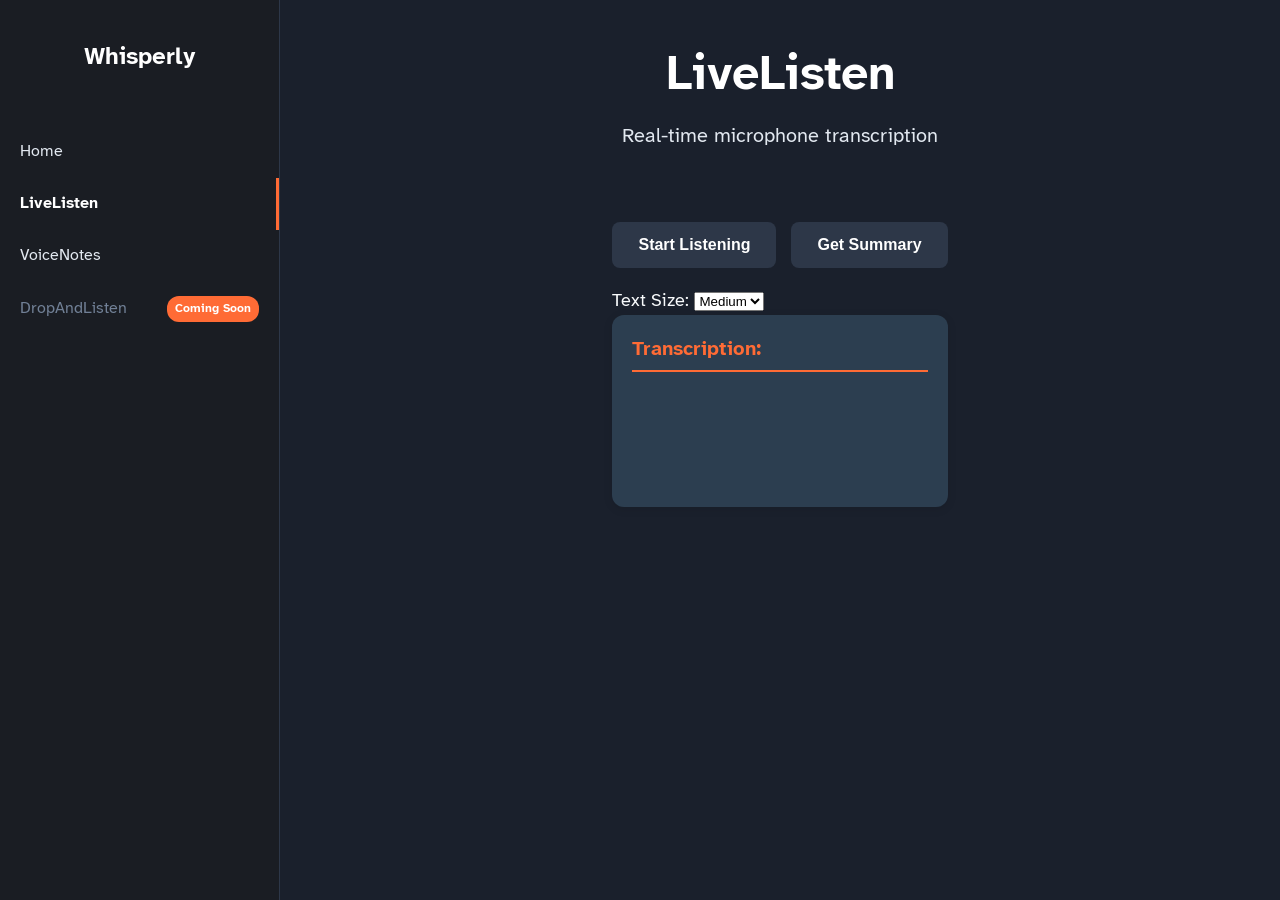
==== public/external/external.html @ 1d4d3b9a "refactor(ui): cleanup ui, refactor layout, and update global typography" ====
<!DOCTYPE html>
<html lang="en">
  <head>
    <meta charset="utf-8">
    <meta name="viewport" content="width=device-width, initial-scale=1">
    <title>Whisperly - LiveListen</title>
    <meta name="description" content="Real-time microphone transcription with AI">
    <link rel="stylesheet" href="../index.css" />
  </head>
  <body>
    <nav class="sidenav" role="navigation" aria-label="Main navigation">
      <div class="nav-header">
      <a href="../index/index.html">
        <h2 class="nav-title">Whisperly</h2>
      </a>
    </div>
      <ul class="nav-links">
        <li><a href="../index/index.html" aria-label="Go to home page">
          <span class="label">Home</span>
        </a></li>
        <li><a href="external.html" class="active" aria-label="LiveListen microphone transcription (current page)">
          <span class="label">LiveListen</span>
        </a></li>
        <li><a href="../internal/internal.html" aria-label="Go to VoiceNotes browser audio transcription">
          <span class="label">VoiceNotes</span>
        </a></li>
        <li class="coming-soon">
          <span class="label">DropAndListen</span>
          <span class="badge">Coming Soon</span>
        </li>
      </ul>
    </nav>
    
    <main class="main" role="main">
      <header class="page-header">
        <h1 class="page-title">LiveListen</h1>
        <p class="page-description">Real-time microphone transcription</p>
      </header>
      
      <section class="controls" aria-labelledby="controls-heading">
        <h2 id="controls-heading" class="sr-only">Recording Controls</h2>
        <div class="control-buttons">
          <button id="startBtn" aria-label="Start microphone recording">Start Listening</button>
          <button id="stopBtn" style="display: none" aria-label="Stop microphone recording">Stop Listening</button>
          <button id="summaryBtn" aria-label="Generate summary of transcription">Get Summary</button>
        </div>
        
        <div class="font-control">
          <label for="fontSize">Text Size:</label>
          <select id="fontSize" aria-label="Choose text size for captions">
            <option value="16px">Small</option>
            <option value="22px" selected>Medium</option>
            <option value="28px">Large</option>
          </select>
        </div>
      </section>
      
      <section class="output" aria-labelledby="output-heading">
        <h2 id="output-heading" class="sr-only">Transcription Output</h2>
        <div class="captions" aria-live="polite" aria-label="Live transcription">
          <h3>Transcription:</h3>
          <div id="captions-text"></div>
        </div>
        <div class="summary" aria-live="polite" aria-label="Generated summary">
          <h3>Summary:</h3>
          <div id="summary-text"></div>
        </div>
      </section>
    </main>
    
    <script src="external.js"></script>
  </body>
</html>
---- public/index.css ----
/* ===== CSS RESET & BASE STYLES ===== */

*,
*::before,
*::after {
    box-sizing: border-box;
    margin: 0;
    padding: 0;
}

html {
    font-size: 62.5%;
    -webkit-font-smoothing: antialiased;
    -moz-osx-font-smoothing: grayscale;
}

::selection {
    background-color: #ff6b35;
    color: #ffffff;
}

::-moz-selection {
    background-color: #ff6b35;
    color: #ffffff;
}

body {
    margin: 0;
    padding: 0;
    background-color: #1a202c;
    font-family: 'Atkinson Hyperlegible Next', sans-serif;
    font-size: 18px;
    font-weight: 400;
    font-style: normal;
    line-height: 1.5;
    color: #f8fafc;
    display: grid;
    grid-template-columns: 28rem 1fr;
    height: 100vh;
    overflow: hidden;
}

/* ===== FONT FACE ===== */

@font-face {
    font-family: "Atkinson Hyperlegible Next";
    src: url("fonts/atkinson-hyperlegible/AtkinsonHyperlegibleNext-Regular.woff2") format("woff2");
    font-weight: 400;
    font-style: normal;
}

@font-face {
    font-family: "Atkinson Hyperlegible Next";
    src: url("fonts/atkinson-hyperlegible/AtkinsonHyperlegibleNext-RegularItalic.woff2") format("woff2");
    font-weight: 400;
    font-style: italic;
}

@font-face {
    font-family: "Atkinson Hyperlegible Next";
    src: url("fonts/atkinson-hyperlegible/AtkinsonHyperlegibleNext-Bold.woff2") format("woff2");
    font-weight: 700;
    font-style: normal;
}

@font-face {
    font-family: "Atkinson Hyperlegible Next";
    src: url("fonts/atkinson-hyperlegible/AtkinsonHyperlegibleNext-BoldItalic.woff2") format("woff2");
    font-weight: 700;
    font-style: italic;
}

/* ===== UTILITY CLASSES ===== */

.sr-only {
    position: absolute;
    width: 1px;
    height: 1px;
    padding: 0;
    margin: -1px;
    overflow: hidden;
    clip: rect(0, 0, 0, 0);
    white-space: nowrap;
    border: 0;
}

/* ===== SIDENAV / NAVIGATION ===== */

.sidenav {
    width: 100%;
    height: 100%;
    background-color: #1a1d23;
    overflow-x: hidden;
    overflow-y: auto;
    border-right: 1px solid #2d3748;
}

.nav-header {
    padding: 4rem 2rem 3rem;
    text-align: center;
}

.nav-header a {
    text-decoration: none;
    color: inherit;
}

.nav-title {
    color: #ffffff;
    font-size: 24px;
    margin: 0;
    font-weight: 700;
}

.nav-links {
    list-style: none;
    padding: 0;
    margin: 2rem 0;
}

.nav-links a {
    display: flex;
    align-items: center;
    padding: 1.4rem 2rem;
    color: #e2e8f0;
    text-decoration: none;
    margin: 0;
    transition: color 0.2s ease, background-color 0.2s ease;
    min-height: 4.4rem;
}

.nav-links a:hover {
    color: #ffffff;
    background-color: rgba(255, 255, 255, 0.1);
}

.nav-links a:focus-visible {
    color: #ffffff;
    background-color: rgba(255, 107, 53, 0.2);
    outline: 2px solid #ff6b35;
    outline-offset: -2px;
}

.nav-links a.active {
    color: #ffffff;
    font-weight: 600;
    border-right: 3px solid #ff6b35;
}

.nav-links a.active:hover {
    color: #f7fafc;
}

/* .icon {
    font-size: 18px;
    margin-right: 1.2rem;
} */

.label {
    font-size: 16px;
}

.coming-soon {
    display: flex;
    align-items: center;
    padding: 1.4rem 2rem;
    color: #718096;
    position: relative;
    min-height: 4.4rem;
    flex-direction: row;
    justify-content: space-between;
    cursor: not-allowed;
}

.badge {
    background-color: #ff6b35;
    color: white;
    font-size: 12px;
    padding: 0.4rem 0.8rem;
    border-radius: 12px;
    font-weight: bold;
}

/* ===== MAIN CONTENT AREA ===== */

.main {
    font-size: 18px;
    padding: 2rem 4rem;
    max-width: 120rem;
    margin: 0 auto;
    min-height: 100vh;
    scroll-margin-top: 2rem;
    overflow-y: scroll;
}

/* ===== TYPOGRAPHY ===== */

h1, h2, h3, h4, h5, h6 {
    color: #f8fafc;
    font-weight: normal;
}

p, li, ul, ol {
    color: #f8fafc;
}

.bigtext {
    font-size: 64px;
}

/* .midtext {
    font-size: 32px;
} */

/* ===== BUTTONS ===== */

button {
    font-size: 18px;
    margin-top: 2rem;
    padding: 1.2rem 2.4rem;
    background-color: #2d3748;
    color: #ffffff;
    border: 2px solid transparent;
    cursor: pointer;
    border-radius: 6px;
    font-weight: 600;
    transition: background-color 0.2s ease, border-color 0.2s ease, transform 0.1s ease;
    min-height: 4.4rem;
    min-width: 4.4rem;
}

button:hover {
    background-color: #4a5568;
    border-color: #ff6b35;
}

button:focus-visible {
    background-color: #4a5568;
    border-color: #ff6b35;
    outline: 3px solid #ff6b35;
    outline-offset: 2px;
}

button:active {
    transform: scale(0.98);
}

button:disabled {
    background-color: #4a5568;
    color: #a0aec0;
    cursor: not-allowed;
    opacity: 0.6;
}



.page-header {
    text-align: center;
    margin-bottom: 4rem;
    padding: 2rem 0;
}

.page-title {
    font-size: 48px;
    margin-bottom: 1rem;
    color: #ffffff;
    font-weight: 800;
}

.page-description {
    font-size: 20px;
    color: #e2e8f0;
    margin-bottom: 1rem;
}

.instructions {
    font-size: 16px;
    color: #f7fafc;
    margin: 0;
    padding: 1.5rem;
    background: #2d3748;
    border-radius: 8px;
    border-left: 4px solid #ff6b35;
}

.control-buttons {
    display: flex;
    gap: 1.5rem;
    margin-bottom: 2rem;
    flex-wrap: wrap;
    justify-content: center;
}

.control-buttons button {
    padding: 1.2rem 2.4rem;
    font-size: 16px;
    border-radius: 8px;
    transition: all 0.3s ease;
    margin-top: 0;
}

.control-buttons button:hover {
    transform: translateY(-2px);
    box-shadow: 0 4px 12px rgba(0, 0, 0, 0.2);
}

/* ===== OUTPUT SECTION ===== */

.output {
    display: flex;
    flex-direction: column;
    gap: 2rem;
}

.captions,
.summary {
    background-color: #2c3e50;
    color: #ecf0f1;
    border-radius: 12px;
    padding: 2rem;
    min-height: 15rem;
    box-shadow: 0 2px 10px rgba(0, 0, 0, 0.1);
}

.captions h3,
.summary h3 {
    color: #ff6b35;
    margin-bottom: 1.5rem;
    font-size: 20px;
    border-bottom: 2px solid #ff6b35;
    padding-bottom: 0.5rem;
    font-weight: 700;
}

#captions-text,
#summary-text {
    font-size: 18px;
    line-height: 1.6;
    min-height: 10rem;
    color: #f1f5f9;
}

.summary {
    display: none;
}

.summary.show {
    display: block !important;
}

/* ===== MESSAGES ===== */

.error-message {
    background-color: #e53e3e;
    color: white;
    padding: 1.5rem;
    border-radius: 8px;
    margin-top: 1.5rem;
    text-align: center;
}

.success-message {
    background-color: #38a169;
    color: white;
    padding: 1.5rem;
    border-radius: 8px;
    margin-top: 1.5rem;
    text-align: center;
}

/* ===== RESPONSIVE DESIGN ===== */

@media (max-width: 768px) {
    body {
        grid-template-columns: 1fr;
    }

    .sidenav {
        display: none;
    }
    
    .main {
        padding: 2rem;
    }
    

    
    .page-title {
        font-size: 36px;
    }
    
    .page-description {
        font-size: 18px;
    }
    
    .control-buttons {
        justify-content: center;
        flex-direction: column;
        align-items: stretch;
    }
    
    .control-buttons button {
        width: 100%;
        max-width: 100%;
    }
    
    .output {
        gap: 1.5rem;
    }
    
    .captions,
    .summary {
        padding: 1.5rem;
        min-height: 12rem;
    }
}

/* ===== ACCESSIBILITY ===== */

@media (prefers-reduced-motion: reduce) {
    *,
    *::before,
    *::after {
        animation-duration: 0.01ms !important;
        animation-iteration-count: 1 !important;
        transition-duration: 0.01ms !important;
        scroll-behavior: auto !important;
    }
    
    .control-buttons button:hover {
        transform: none;
    }
}
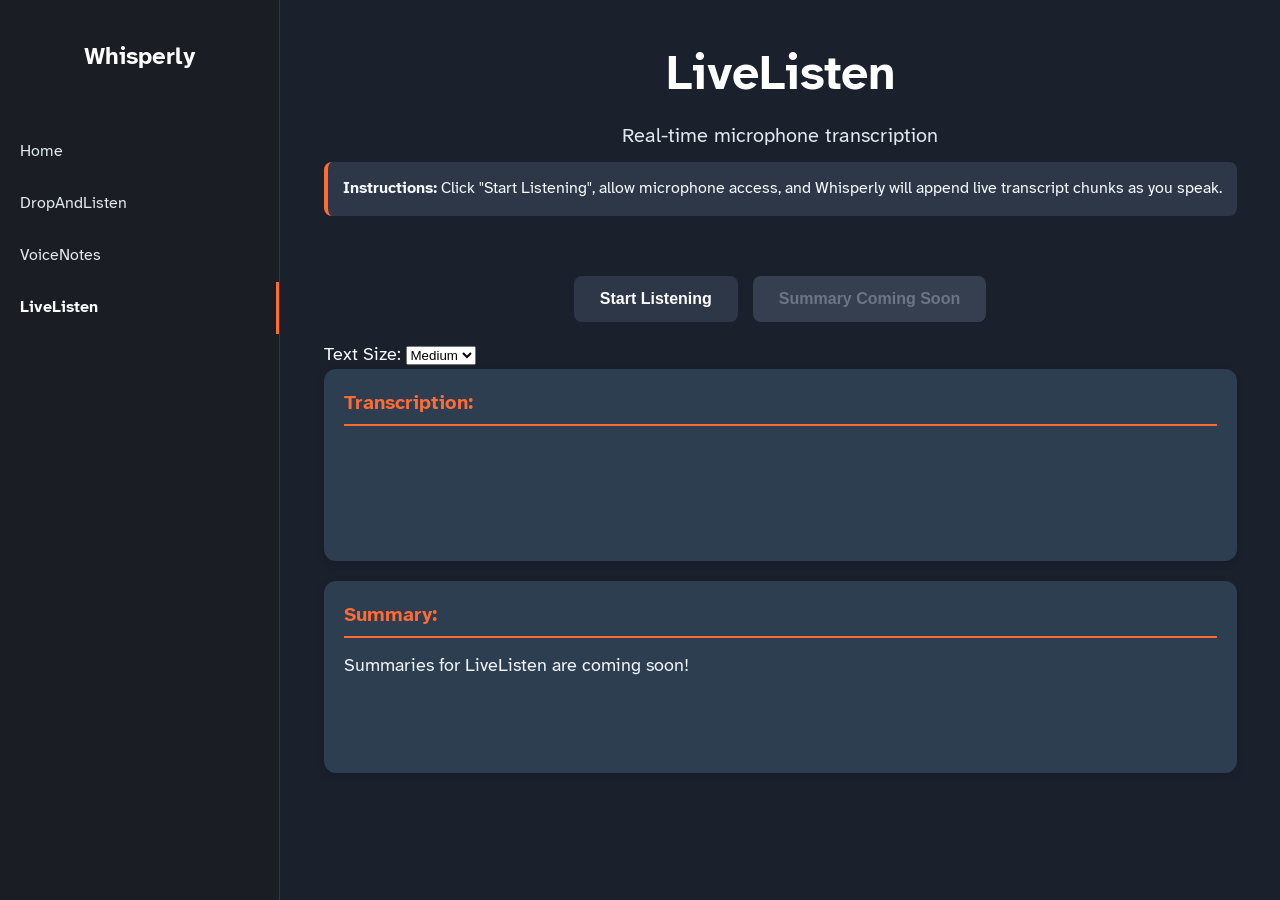
==== commit 7d176cea: "Merge pull request #1 from antiqstav/livelisten1 feat(livelisten): implement livelisten (summary not" ====
--- a/public/external/external.html
+++ b/public/external/external.html
@@ -18,16 +18,15 @@
         <li><a href="../index/index.html" aria-label="Go to home page">
           <span class="label">Home</span>
         </a></li>
-        <li><a href="external.html" class="active" aria-label="LiveListen microphone transcription (current page)">
-          <span class="label">LiveListen</span>
+        <li><a href="../upload/upload.html" aria-label="Go to DropAndListen file audio transcription">
+          <span class="label">DropAndListen</span>
         </a></li>
         <li><a href="../internal/internal.html" aria-label="Go to VoiceNotes browser audio transcription">
           <span class="label">VoiceNotes</span>
         </a></li>
-        <li class="coming-soon">
-          <span class="label">DropAndListen</span>
-          <span class="badge">Coming Soon</span>
-        </li>
+        <li><a href="../external/" class="active" aria-label="LiveListen microphone transcription (current page)">
+          <span class="label">LiveListen</span>
+        </a></li>
       </ul>
     </nav>
     
@@ -35,6 +34,7 @@
       <header class="page-header">
         <h1 class="page-title">LiveListen</h1>
         <p class="page-description">Real-time microphone transcription</p>
+        <p class="instructions"><strong>Instructions:</strong> Click "Start Listening", allow microphone access, and Whisperly will append live transcript chunks as you speak.</p>
       </header>
       
       <section class="controls" aria-labelledby="controls-heading">
@@ -42,8 +42,10 @@
         <div class="control-buttons">
           <button id="startBtn" aria-label="Start microphone recording">Start Listening</button>
           <button id="stopBtn" style="display: none" aria-label="Stop microphone recording">Stop Listening</button>
-          <button id="summaryBtn" aria-label="Generate summary of transcription">Get Summary</button>
+          <button id="summaryBtn" aria-label="Generate summary of transcription" disabled>Summary Coming Soon</button>
         </div>
+
+        <div id="statusMessage" class="error-message" role="status" aria-live="polite" hidden></div>
         
         <div class="font-control">
           <label for="fontSize">Text Size:</label>
@@ -61,9 +63,9 @@
           <h3>Transcription:</h3>
           <div id="captions-text"></div>
         </div>
-        <div class="summary" aria-live="polite" aria-label="Generated summary">
+        <div class="summary show" aria-live="polite" aria-label="Generated summary">
           <h3>Summary:</h3>
-          <div id="summary-text"></div>
+          <div id="summary-text">Summaries for LiveListen are coming soon!</div>
         </div>
       </section>
     </main>
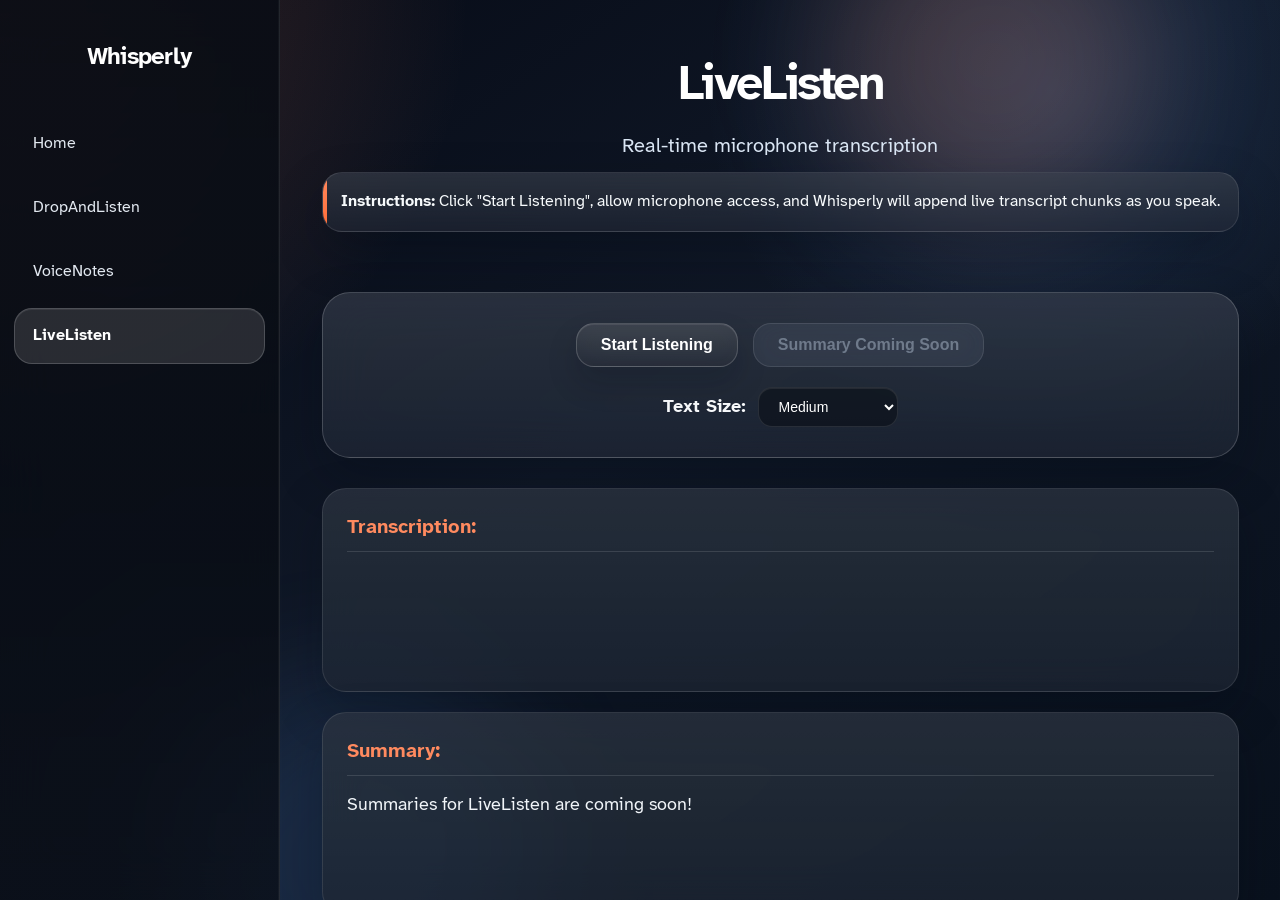
==== commit 321ce90e: "chore: internal+external clear cache after finalizing transcription+ move shared chunked transcripti" ====
--- a/public/external/external.html
+++ b/public/external/external.html
@@ -70,6 +70,8 @@
       </section>
     </main>
     
+    <script src="../util.js"></script>
+    <script src="../live-transcription.js"></script>
     <script src="external.js"></script>
   </body>
 </html>
--- a/public/index.css
+++ b/public/index.css
@@ -1,4 +1,24 @@
 /* ===== CSS RESET & BASE STYLES ===== */
+
+:root {
+    --accent: #ff6b35;
+    --accent-strong: #ff8a5f;
+    --text-primary: #f8fafc;
+    --text-secondary: #dbe7f5;
+    --text-muted: #a8b4c8;
+    --border-soft: rgba(255, 255, 255, 0.1);
+    --border-strong: rgba(255, 255, 255, 0.18);
+    --glass-nav: rgba(10, 14, 22, 0.76);
+    --glass-panel: rgba(20, 29, 43, 0.58);
+    --glass-panel-strong: rgba(20, 29, 43, 0.74);
+    --glass-panel-light: rgba(255, 255, 255, 0.1);
+    --surface-shadow: 0 20px 48px rgba(5, 10, 22, 0.28);
+    --surface-shadow-hover: 0 26px 56px rgba(5, 10, 22, 0.36);
+    --radius-panel: 2.8rem;
+    --radius-card: 2.4rem;
+    --radius-control: 1.6rem;
+    --blur-amount: 24px;
+}
 
 *,
 *::before,
@@ -15,29 +35,60 @@
 }
 
 ::selection {
-    background-color: #ff6b35;
+    background-color: var(--accent);
     color: #ffffff;
 }
 
 ::-moz-selection {
-    background-color: #ff6b35;
+    background-color: var(--accent);
     color: #ffffff;
 }
 
 body {
     margin: 0;
     padding: 0;
-    background-color: #1a202c;
-    font-family: 'Atkinson Hyperlegible Next', sans-serif;
+    background:
+        radial-gradient(circle at top left, rgba(255, 142, 102, 0.22), transparent 30%),
+        radial-gradient(circle at 82% 10%, rgba(95, 165, 255, 0.18), transparent 26%),
+        linear-gradient(145deg, #050914 0%, #101827 48%, #09111d 100%);
+    font-family: "Atkinson Hyperlegible Next", sans-serif;
     font-size: 18px;
     font-weight: 400;
     font-style: normal;
     line-height: 1.5;
-    color: #f8fafc;
+    color: var(--text-primary);
     display: grid;
     grid-template-columns: 28rem 1fr;
     height: 100vh;
     overflow: hidden;
+    position: relative;
+    isolation: isolate;
+}
+
+body::before,
+body::after {
+    content: "";
+    position: fixed;
+    border-radius: 999px;
+    filter: blur(60px);
+    pointer-events: none;
+    z-index: -1;
+}
+
+body::before {
+    width: 32rem;
+    height: 32rem;
+    top: -10rem;
+    right: 10%;
+    background: rgba(255, 148, 111, 0.18);
+}
+
+body::after {
+    width: 36rem;
+    height: 36rem;
+    bottom: -14rem;
+    left: 14%;
+    background: rgba(95, 165, 255, 0.14);
 }
 
 /* ===== FONT FACE ===== */
@@ -89,14 +140,17 @@
 .sidenav {
     width: 100%;
     height: 100%;
-    background-color: #1a1d23;
+    background: linear-gradient(180deg, rgba(9, 13, 21, 0.9) 0%, var(--glass-nav) 100%);
     overflow-x: hidden;
     overflow-y: auto;
-    border-right: 1px solid #2d3748;
+    border-right: 1px solid var(--border-soft);
+    backdrop-filter: blur(var(--blur-amount));
+    -webkit-backdrop-filter: blur(var(--blur-amount));
+    box-shadow: inset -1px 0 0 rgba(255, 255, 255, 0.03);
 }
 
 .nav-header {
-    padding: 4rem 2rem 3rem;
+    padding: 4rem 2.2rem 2.8rem;
     text-align: center;
 }
 
@@ -110,51 +164,54 @@
     font-size: 24px;
     margin: 0;
     font-weight: 700;
+    letter-spacing: -0.03em;
 }
 
 .nav-links {
     list-style: none;
-    padding: 0;
-    margin: 2rem 0;
+    padding: 0 1.4rem;
+    margin: 1.2rem 0;
 }
 
 .nav-links a {
     display: flex;
     align-items: center;
-    padding: 1.4rem 2rem;
+    padding: 1.5rem 1.8rem;
     color: #e2e8f0;
     text-decoration: none;
-    margin: 0;
-    transition: color 0.2s ease, background-color 0.2s ease;
+    margin: 0 0 0.8rem;
+    transition: color 0.2s ease, background-color 0.2s ease, border-color 0.2s ease, box-shadow 0.2s ease;
     min-height: 4.4rem;
+    border-radius: 1.8rem;
+    border: 1px solid transparent;
 }
 
 .nav-links a:hover {
     color: #ffffff;
-    background-color: rgba(255, 255, 255, 0.1);
+    background-color: rgba(255, 255, 255, 0.08);
+    border-color: rgba(255, 255, 255, 0.08);
+    box-shadow: inset 0 1px 0 rgba(255, 255, 255, 0.05);
 }
 
 .nav-links a:focus-visible {
     color: #ffffff;
-    background-color: rgba(255, 107, 53, 0.2);
-    outline: 2px solid #ff6b35;
-    outline-offset: -2px;
+    background-color: rgba(255, 107, 53, 0.16);
+    outline: 2px solid var(--accent);
+    outline-offset: 2px;
+    border-color: rgba(255, 138, 95, 0.3);
 }
 
 .nav-links a.active {
     color: #ffffff;
     font-weight: 600;
-    border-right: 3px solid #ff6b35;
+    background: rgba(255, 255, 255, 0.12);
+    border-color: var(--border-strong);
+    box-shadow: inset 0 1px 0 rgba(255, 255, 255, 0.08);
 }
 
 .nav-links a.active:hover {
     color: #f7fafc;
 }
-
-/* .icon {
-    font-size: 18px;
-    margin-right: 1.2rem;
-} */
 
 .label {
     font-size: 16px;
@@ -163,54 +220,108 @@
 .coming-soon {
     display: flex;
     align-items: center;
-    padding: 1.4rem 2rem;
+    padding: 1.5rem 1.8rem;
     color: #718096;
     position: relative;
     min-height: 4.4rem;
     flex-direction: row;
     justify-content: space-between;
     cursor: not-allowed;
+    margin: 0 0 0.8rem;
+    border-radius: 1.8rem;
+    border: 1px solid rgba(255, 255, 255, 0.04);
+    background: rgba(255, 255, 255, 0.03);
 }
 
 .badge {
-    background-color: #ff6b35;
+    background: linear-gradient(135deg, var(--accent-strong), var(--accent));
     color: white;
     font-size: 12px;
-    padding: 0.4rem 0.8rem;
-    border-radius: 12px;
-    font-weight: bold;
+    padding: 0.5rem 1rem;
+    border-radius: 999px;
+    font-weight: 700;
+    box-shadow: 0 10px 22px rgba(255, 107, 53, 0.2);
 }
 
 /* ===== MAIN CONTENT AREA ===== */
 
 .main {
     font-size: 18px;
-    padding: 2rem 4rem;
-    max-width: 120rem;
+    padding: 3rem 4rem 4rem;
+    max-width: 124rem;
     margin: 0 auto;
     min-height: 100vh;
     scroll-margin-top: 2rem;
-    overflow-y: scroll;
+    overflow-y: auto;
 }
 
 /* ===== TYPOGRAPHY ===== */
 
-h1, h2, h3, h4, h5, h6 {
-    color: #f8fafc;
+h1,
+h2,
+h3,
+h4,
+h5,
+h6 {
+    color: var(--text-primary);
     font-weight: normal;
 }
 
-p, li, ul, ol {
-    color: #f8fafc;
+p,
+li,
+ul,
+ol {
+    color: var(--text-primary);
 }
 
 .bigtext {
     font-size: 64px;
-}
-
-/* .midtext {
-    font-size: 32px;
-} */
+    letter-spacing: -0.06em;
+}
+
+.page-header {
+    text-align: center;
+    margin: 0 auto 4rem;
+    padding: 2rem 0;
+    max-width: 92rem;
+}
+
+.page-title {
+    font-size: 48px;
+    margin-bottom: 1rem;
+    color: #ffffff;
+    font-weight: 800;
+    letter-spacing: -0.05em;
+}
+
+.page-description {
+    font-size: 20px;
+    color: var(--text-secondary);
+    margin-bottom: 1rem;
+}
+
+.instructions {
+    font-size: 16px;
+    color: #f7fafc;
+    margin: 0;
+    padding: 1.7rem 1.8rem;
+    background: linear-gradient(180deg, rgba(255, 255, 255, 0.1), rgba(255, 255, 255, 0.04)), rgba(20, 29, 43, 0.55);
+    border-radius: 2rem;
+    border: 1px solid var(--border-soft);
+    box-shadow: var(--surface-shadow);
+    backdrop-filter: blur(calc(var(--blur-amount) - 4px));
+    -webkit-backdrop-filter: blur(calc(var(--blur-amount) - 4px));
+    position: relative;
+    overflow: hidden;
+}
+
+.instructions::before {
+    content: "";
+    position: absolute;
+    inset: 0 auto 0 0;
+    width: 4px;
+    background: linear-gradient(180deg, var(--accent-strong), var(--accent));
+}
 
 /* ===== BUTTONS ===== */
 
@@ -218,27 +329,32 @@
     font-size: 18px;
     margin-top: 2rem;
     padding: 1.2rem 2.4rem;
-    background-color: #2d3748;
-    color: #ffffff;
-    border: 2px solid transparent;
+    background: linear-gradient(180deg, rgba(255, 255, 255, 0.14), rgba(255, 255, 255, 0.05)), rgba(16, 22, 34, 0.5);
+    color: #ffffff;
+    border: 1px solid var(--border-strong);
     cursor: pointer;
-    border-radius: 6px;
+    border-radius: 1.8rem;
     font-weight: 600;
-    transition: background-color 0.2s ease, border-color 0.2s ease, transform 0.1s ease;
+    transition: background-color 0.2s ease, border-color 0.2s ease, transform 0.1s ease, box-shadow 0.2s ease;
     min-height: 4.4rem;
     min-width: 4.4rem;
+    backdrop-filter: blur(calc(var(--blur-amount) - 8px));
+    -webkit-backdrop-filter: blur(calc(var(--blur-amount) - 8px));
+    box-shadow: inset 0 1px 0 rgba(255, 255, 255, 0.08), 0 16px 30px rgba(5, 10, 22, 0.18);
 }
 
 button:hover {
-    background-color: #4a5568;
-    border-color: #ff6b35;
+    background: linear-gradient(180deg, rgba(255, 255, 255, 0.18), rgba(255, 107, 53, 0.08)), rgba(16, 22, 34, 0.62);
+    border-color: rgba(255, 138, 95, 0.55);
+    box-shadow: inset 0 1px 0 rgba(255, 255, 255, 0.1), 0 20px 36px rgba(5, 10, 22, 0.24);
+    transform: translateY(-1px);
 }
 
 button:focus-visible {
-    background-color: #4a5568;
-    border-color: #ff6b35;
-    outline: 3px solid #ff6b35;
-    outline-offset: 2px;
+    background: linear-gradient(180deg, rgba(255, 255, 255, 0.18), rgba(255, 107, 53, 0.08)), rgba(16, 22, 34, 0.62);
+    border-color: rgba(255, 138, 95, 0.55);
+    outline: 3px solid rgba(255, 107, 53, 0.45);
+    outline-offset: 3px;
 }
 
 button:active {
@@ -246,41 +362,11 @@
 }
 
 button:disabled {
-    background-color: #4a5568;
+    background: rgba(74, 85, 104, 0.5);
     color: #a0aec0;
     cursor: not-allowed;
     opacity: 0.6;
-}
-
-
-
-.page-header {
-    text-align: center;
-    margin-bottom: 4rem;
-    padding: 2rem 0;
-}
-
-.page-title {
-    font-size: 48px;
-    margin-bottom: 1rem;
-    color: #ffffff;
-    font-weight: 800;
-}
-
-.page-description {
-    font-size: 20px;
-    color: #e2e8f0;
-    margin-bottom: 1rem;
-}
-
-.instructions {
-    font-size: 16px;
-    color: #f7fafc;
-    margin: 0;
-    padding: 1.5rem;
-    background: #2d3748;
-    border-radius: 8px;
-    border-left: 4px solid #ff6b35;
+    box-shadow: none;
 }
 
 .control-buttons {
@@ -294,14 +380,55 @@
 .control-buttons button {
     padding: 1.2rem 2.4rem;
     font-size: 16px;
-    border-radius: 8px;
-    transition: all 0.3s ease;
+    transition: transform 0.2s ease, box-shadow 0.2s ease, border-color 0.2s ease, background-color 0.2s ease;
     margin-top: 0;
 }
 
 .control-buttons button:hover {
     transform: translateY(-2px);
-    box-shadow: 0 4px 12px rgba(0, 0, 0, 0.2);
+}
+
+/* ===== CONTROLS SECTION ===== */
+
+.controls {
+    background: linear-gradient(180deg, rgba(255, 255, 255, 0.1), rgba(255, 255, 255, 0.04)), var(--glass-panel);
+    padding: 3rem;
+    border-radius: var(--radius-panel);
+    margin-bottom: 3rem;
+    border: 1px solid var(--border-strong);
+    box-shadow: var(--surface-shadow);
+    backdrop-filter: blur(var(--blur-amount));
+    -webkit-backdrop-filter: blur(var(--blur-amount));
+}
+
+.font-control {
+    display: flex;
+    align-items: center;
+    justify-content: center;
+    gap: 1.2rem;
+    flex-wrap: wrap;
+}
+
+.font-control label {
+    font-weight: 700;
+    color: var(--text-primary);
+}
+
+.font-control select {
+    padding: 1rem 1.6rem;
+    border-radius: 1.4rem;
+    border: 1px solid var(--border-soft);
+    font-size: 14px;
+    background: rgba(10, 14, 22, 0.58);
+    color: #ffffff;
+    min-width: 14rem;
+    box-shadow: inset 0 1px 0 rgba(255, 255, 255, 0.08);
+}
+
+.font-control select:focus-visible {
+    outline: 3px solid rgba(255, 107, 53, 0.35);
+    outline-offset: 2px;
+    border-color: rgba(255, 138, 95, 0.4);
 }
 
 /* ===== OUTPUT SECTION ===== */
@@ -314,28 +441,32 @@
 
 .captions,
 .summary {
-    background-color: #2c3e50;
+    background: linear-gradient(180deg, rgba(255, 255, 255, 0.08), rgba(255, 255, 255, 0.03)), var(--glass-panel-strong);
     color: #ecf0f1;
-    border-radius: 12px;
-    padding: 2rem;
+    border-radius: var(--radius-card);
+    padding: 2.4rem;
     min-height: 15rem;
-    box-shadow: 0 2px 10px rgba(0, 0, 0, 0.1);
+    border: 1px solid var(--border-soft);
+    box-shadow: var(--surface-shadow);
+    backdrop-filter: blur(calc(var(--blur-amount) - 6px));
+    -webkit-backdrop-filter: blur(calc(var(--blur-amount) - 6px));
 }
 
 .captions h3,
-.summary h3 {
-    color: #ff6b35;
+.summary h3,
+.captions > p:first-child {
+    color: var(--accent-strong);
     margin-bottom: 1.5rem;
     font-size: 20px;
-    border-bottom: 2px solid #ff6b35;
-    padding-bottom: 0.5rem;
+    border-bottom: 1px solid rgba(255, 255, 255, 0.12);
+    padding-bottom: 0.8rem;
     font-weight: 700;
 }
 
 #captions-text,
 #summary-text {
     font-size: 18px;
-    line-height: 1.6;
+    line-height: 1.7;
     min-height: 10rem;
     color: #f1f5f9;
 }
@@ -351,21 +482,23 @@
 /* ===== MESSAGES ===== */
 
 .error-message {
-    background-color: #e53e3e;
+    background: rgba(229, 62, 62, 0.18);
     color: white;
     padding: 1.5rem;
-    border-radius: 8px;
+    border-radius: 1.8rem;
     margin-top: 1.5rem;
     text-align: center;
+    border: 1px solid rgba(254, 202, 202, 0.24);
 }
 
 .success-message {
-    background-color: #38a169;
+    background: rgba(56, 161, 105, 0.18);
     color: white;
     padding: 1.5rem;
-    border-radius: 8px;
+    border-radius: 1.8rem;
     margin-top: 1.5rem;
     text-align: center;
+    border: 1px solid rgba(187, 247, 208, 0.22);
 }
 
 /* ===== RESPONSIVE DESIGN ===== */
@@ -373,44 +506,57 @@
 @media (max-width: 768px) {
     body {
         grid-template-columns: 1fr;
+        height: auto;
+        overflow: auto;
     }
 
     .sidenav {
         display: none;
     }
-    
+
     .main {
         padding: 2rem;
-    }
-    
-
-    
+        min-height: auto;
+    }
+
     .page-title {
         font-size: 36px;
     }
-    
+
     .page-description {
         font-size: 18px;
     }
-    
+
+    .controls {
+        padding: 2.2rem;
+    }
+
     .control-buttons {
         justify-content: center;
         flex-direction: column;
         align-items: stretch;
     }
-    
+
     .control-buttons button {
         width: 100%;
         max-width: 100%;
     }
-    
+
+    .font-control {
+        flex-direction: column;
+    }
+
+    .font-control select {
+        width: 100%;
+    }
+
     .output {
         gap: 1.5rem;
     }
-    
+
     .captions,
     .summary {
-        padding: 1.5rem;
+        padding: 1.8rem;
         min-height: 12rem;
     }
 }
@@ -426,8 +572,9 @@
         transition-duration: 0.01ms !important;
         scroll-behavior: auto !important;
     }
-    
-    .control-buttons button:hover {
+
+    .control-buttons button:hover,
+    button:hover {
         transform: none;
     }
 }
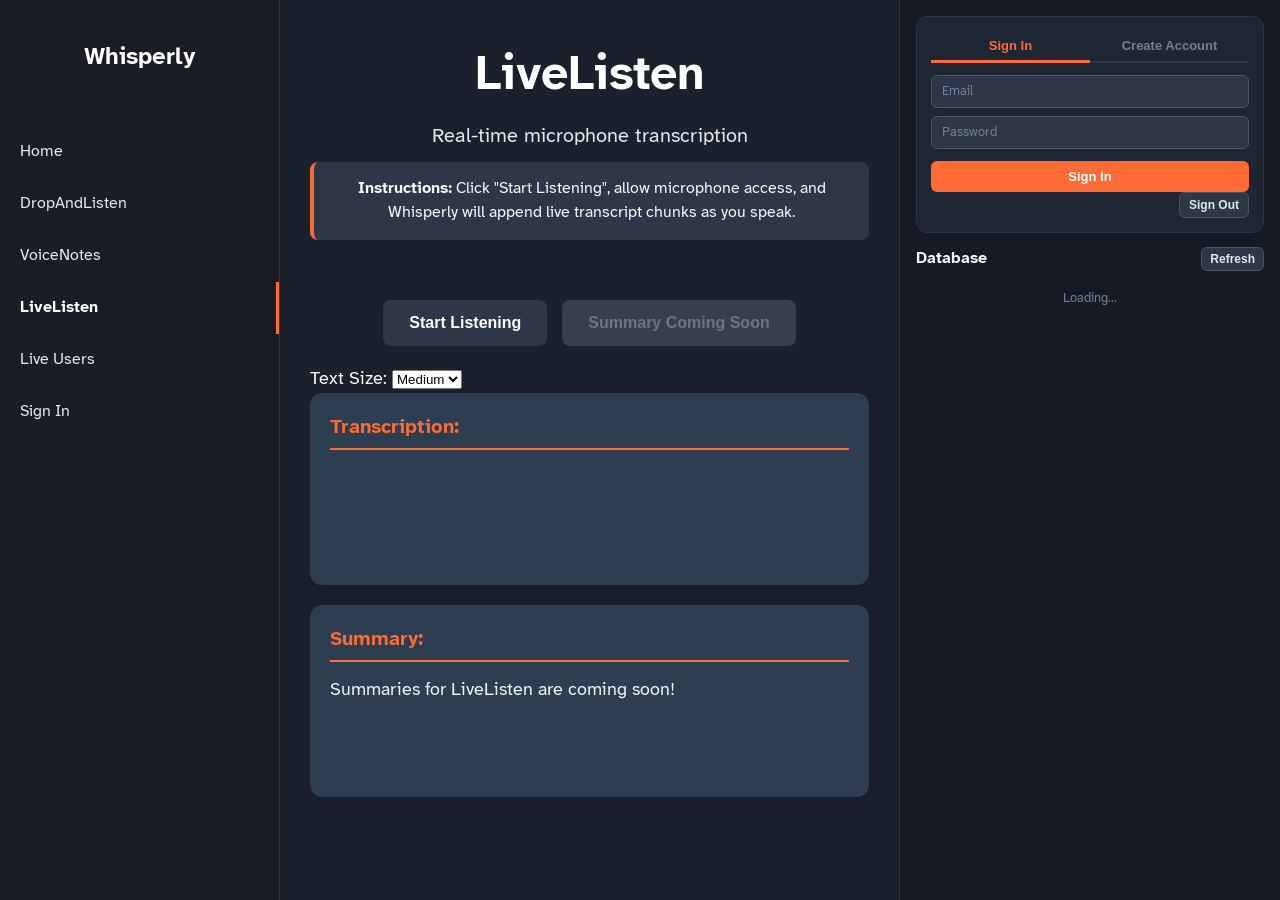
==== commit ca2b0487: "database" ====
--- a/public/external/external.html
+++ b/public/external/external.html
@@ -6,14 +6,15 @@
     <title>Whisperly - LiveListen</title>
     <meta name="description" content="Real-time microphone transcription with AI">
     <link rel="stylesheet" href="../index.css" />
+    <link rel="stylesheet" href="external.css" />
   </head>
   <body>
     <nav class="sidenav" role="navigation" aria-label="Main navigation">
       <div class="nav-header">
-      <a href="../index/index.html">
-        <h2 class="nav-title">Whisperly</h2>
-      </a>
-    </div>
+        <a href="../index/index.html">
+          <h2 class="nav-title">Whisperly</h2>
+        </a>
+      </div>
       <ul class="nav-links">
         <li><a href="../index/index.html" aria-label="Go to home page">
           <span class="label">Home</span>
@@ -27,51 +28,142 @@
         <li><a href="../external/" class="active" aria-label="LiveListen microphone transcription (current page)">
           <span class="label">LiveListen</span>
         </a></li>
+        <li><a href="../liveusers/liveusers.html" aria-label="Go to Live Users recordings">
+          <span class="label">Live Users</span>
+        </a></li>
+        <li><a href="../signin/signin.html" id="nav-signin-link" aria-label="Sign in to your account">
+          <span class="label" id="nav-signin-label">Sign In</span>
+        </a></li>
       </ul>
     </nav>
-    
-    <main class="main" role="main">
-      <header class="page-header">
-        <h1 class="page-title">LiveListen</h1>
-        <p class="page-description">Real-time microphone transcription</p>
-        <p class="instructions"><strong>Instructions:</strong> Click "Start Listening", allow microphone access, and Whisperly will append live transcript chunks as you speak.</p>
-      </header>
-      
-      <section class="controls" aria-labelledby="controls-heading">
-        <h2 id="controls-heading" class="sr-only">Recording Controls</h2>
-        <div class="control-buttons">
-          <button id="startBtn" aria-label="Start microphone recording">Start Listening</button>
-          <button id="stopBtn" style="display: none" aria-label="Stop microphone recording">Stop Listening</button>
-          <button id="summaryBtn" aria-label="Generate summary of transcription" disabled>Summary Coming Soon</button>
+
+    <main class="main main-split" role="main">
+
+      <!-- ===== LEFT: Live Listen ===== -->
+      <div class="split-left" role="region" aria-label="Live transcription">
+        <header class="page-header">
+          <h1 class="page-title">LiveListen</h1>
+          <p class="page-description">Real-time microphone transcription</p>
+          <p class="instructions"><strong>Instructions:</strong> Click "Start Listening", allow microphone access, and Whisperly will append live transcript chunks as you speak.</p>
+        </header>
+
+        <section class="controls" aria-labelledby="controls-heading">
+          <h2 id="controls-heading" class="sr-only">Recording Controls</h2>
+          <div class="control-buttons">
+            <button id="startBtn" aria-label="Start microphone recording">Start Listening</button>
+            <button id="stopBtn" style="display: none" aria-label="Stop microphone recording">Stop Listening</button>
+            <button id="saveBtn" style="display: none" class="save-btn" aria-label="Save this recording to the database">Save Recording</button>
+            <button id="summaryBtn" aria-label="Generate summary of transcription" disabled>Summary Coming Soon</button>
+          </div>
+
+          <div id="statusMessage" class="error-message" role="status" aria-live="polite" hidden></div>
+          <div id="saveMessage" class="save-message" role="status" aria-live="polite" hidden></div>
+
+          <div class="font-control">
+            <label for="fontSize">Text Size:</label>
+            <select id="fontSize" aria-label="Choose text size for captions">
+              <option value="16px">Small</option>
+              <option value="22px" selected>Medium</option>
+              <option value="28px">Large</option>
+            </select>
+          </div>
+        </section>
+
+        <section class="output" aria-labelledby="output-heading">
+          <h2 id="output-heading" class="sr-only">Transcription Output</h2>
+          <div class="captions" aria-live="polite" aria-label="Live transcription">
+            <h3>Transcription:</h3>
+            <div id="captions-text"></div>
+          </div>
+          <div class="summary show" aria-live="polite" aria-label="Generated summary">
+            <h3>Summary:</h3>
+            <div id="summary-text">Summaries for LiveListen are coming soon!</div>
+          </div>
+        </section>
+      </div>
+
+      <!-- ===== RIGHT: Database ===== -->
+      <div class="split-right" role="region" aria-label="Database and account">
+
+        <!-- Auth Widget -->
+        <div class="auth-widget" id="auth-widget">
+          <div id="auth-forms-section">
+            <div class="widget-auth-tabs">
+              <button class="widget-tab-btn active" id="w-signin-tab" aria-label="Show sign in form">Sign In</button>
+              <button class="widget-tab-btn" id="w-register-tab" aria-label="Show create account form">Create Account</button>
+            </div>
+
+            <div id="w-auth-error" class="widget-error" hidden></div>
+
+            <!-- Sign In Form -->
+            <div id="w-signin-panel" class="widget-panel">
+              <form id="w-signin-form" novalidate>
+                <div class="w-form-group">
+                  <input type="email" id="w-signin-email" placeholder="Email" autocomplete="email" required>
+                </div>
+                <div class="w-form-group">
+                  <input type="password" id="w-signin-password" placeholder="Password" autocomplete="current-password" required>
+                </div>
+                <button type="submit" class="w-auth-btn" id="w-signin-btn">Sign In</button>
+              </form>
+            </div>
+
+            <!-- Create Account Form -->
+            <div id="w-register-panel" class="widget-panel hidden">
+              <form id="w-register-form" novalidate>
+                <div class="w-form-group">
+                  <input type="text" id="w-register-name" placeholder="Display name (optional)" autocomplete="name">
+                </div>
+                <div class="w-form-group">
+                  <input type="email" id="w-register-email" placeholder="Email" autocomplete="email" required>
+                </div>
+                <div class="w-form-group">
+                  <input type="password" id="w-register-password" placeholder="Password (min. 6 chars)" autocomplete="new-password" required>
+                </div>
+                <button type="submit" class="w-auth-btn" id="w-register-btn">Create Account</button>
+              </form>
+            </div>
+          </div>
+
+          <!-- Signed-in state (hidden by default) -->
+          <div id="auth-signed-in" class="auth-signed-in" hidden>
+            <div class="signed-in-info">
+              <span class="signed-in-name" id="signed-in-name"></span>
+              <span class="signed-in-email" id="signed-in-email"></span>
+            </div>
+            <button id="signout-btn" class="signout-btn">Sign Out</button>
+          </div>
         </div>
 
-        <div id="statusMessage" class="error-message" role="status" aria-live="polite" hidden></div>
-        
-        <div class="font-control">
-          <label for="fontSize">Text Size:</label>
-          <select id="fontSize" aria-label="Choose text size for captions">
-            <option value="16px">Small</option>
-            <option value="22px" selected>Medium</option>
-            <option value="28px">Large</option>
-          </select>
+        <!-- Database Table -->
+        <div class="db-section">
+          <div class="db-header">
+            <h2 class="db-title">Database</h2>
+            <button id="refresh-btn" class="refresh-btn" aria-label="Refresh recordings list">Refresh</button>
+          </div>
+
+          <div id="db-loading" class="db-status">Loading...</div>
+          <div id="db-empty" class="db-status" hidden>No recordings yet. Start a session and save it!</div>
+
+          <div id="db-table-wrapper" class="db-table-wrapper" hidden>
+            <table class="db-table" aria-label="Recordings database">
+              <thead>
+                <tr>
+                  <th>ID</th>
+                  <th>Name</th>
+                  <th>Date Taken</th>
+                  <th>Time Taken</th>
+                  <th>Transcription</th>
+                </tr>
+              </thead>
+              <tbody id="db-tbody"></tbody>
+            </table>
+          </div>
         </div>
-      </section>
-      
-      <section class="output" aria-labelledby="output-heading">
-        <h2 id="output-heading" class="sr-only">Transcription Output</h2>
-        <div class="captions" aria-live="polite" aria-label="Live transcription">
-          <h3>Transcription:</h3>
-          <div id="captions-text"></div>
-        </div>
-        <div class="summary show" aria-live="polite" aria-label="Generated summary">
-          <h3>Summary:</h3>
-          <div id="summary-text">Summaries for LiveListen are coming soon!</div>
-        </div>
-      </section>
+      </div>
+
     </main>
-    
-    <script src="../util.js"></script>
-    <script src="../live-transcription.js"></script>
+
     <script src="external.js"></script>
   </body>
 </html>
--- a/public/index.css
+++ b/public/index.css
@@ -1,24 +1,4 @@
 /* ===== CSS RESET & BASE STYLES ===== */
-
-:root {
-    --accent: #ff6b35;
-    --accent-strong: #ff8a5f;
-    --text-primary: #f8fafc;
-    --text-secondary: #dbe7f5;
-    --text-muted: #a8b4c8;
-    --border-soft: rgba(255, 255, 255, 0.1);
-    --border-strong: rgba(255, 255, 255, 0.18);
-    --glass-nav: rgba(10, 14, 22, 0.76);
-    --glass-panel: rgba(20, 29, 43, 0.58);
-    --glass-panel-strong: rgba(20, 29, 43, 0.74);
-    --glass-panel-light: rgba(255, 255, 255, 0.1);
-    --surface-shadow: 0 20px 48px rgba(5, 10, 22, 0.28);
-    --surface-shadow-hover: 0 26px 56px rgba(5, 10, 22, 0.36);
-    --radius-panel: 2.8rem;
-    --radius-card: 2.4rem;
-    --radius-control: 1.6rem;
-    --blur-amount: 24px;
-}
 
 *,
 *::before,
@@ -35,60 +15,29 @@
 }
 
 ::selection {
-    background-color: var(--accent);
+    background-color: #ff6b35;
     color: #ffffff;
 }
 
 ::-moz-selection {
-    background-color: var(--accent);
+    background-color: #ff6b35;
     color: #ffffff;
 }
 
 body {
     margin: 0;
     padding: 0;
-    background:
-        radial-gradient(circle at top left, rgba(255, 142, 102, 0.22), transparent 30%),
-        radial-gradient(circle at 82% 10%, rgba(95, 165, 255, 0.18), transparent 26%),
-        linear-gradient(145deg, #050914 0%, #101827 48%, #09111d 100%);
-    font-family: "Atkinson Hyperlegible Next", sans-serif;
+    background-color: #1a202c;
+    font-family: 'Atkinson Hyperlegible Next', sans-serif;
     font-size: 18px;
     font-weight: 400;
     font-style: normal;
     line-height: 1.5;
-    color: var(--text-primary);
+    color: #f8fafc;
     display: grid;
     grid-template-columns: 28rem 1fr;
     height: 100vh;
     overflow: hidden;
-    position: relative;
-    isolation: isolate;
-}
-
-body::before,
-body::after {
-    content: "";
-    position: fixed;
-    border-radius: 999px;
-    filter: blur(60px);
-    pointer-events: none;
-    z-index: -1;
-}
-
-body::before {
-    width: 32rem;
-    height: 32rem;
-    top: -10rem;
-    right: 10%;
-    background: rgba(255, 148, 111, 0.18);
-}
-
-body::after {
-    width: 36rem;
-    height: 36rem;
-    bottom: -14rem;
-    left: 14%;
-    background: rgba(95, 165, 255, 0.14);
 }
 
 /* ===== FONT FACE ===== */
@@ -140,17 +89,14 @@
 .sidenav {
     width: 100%;
     height: 100%;
-    background: linear-gradient(180deg, rgba(9, 13, 21, 0.9) 0%, var(--glass-nav) 100%);
+    background-color: #1a1d23;
     overflow-x: hidden;
     overflow-y: auto;
-    border-right: 1px solid var(--border-soft);
-    backdrop-filter: blur(var(--blur-amount));
-    -webkit-backdrop-filter: blur(var(--blur-amount));
-    box-shadow: inset -1px 0 0 rgba(255, 255, 255, 0.03);
+    border-right: 1px solid #2d3748;
 }
 
 .nav-header {
-    padding: 4rem 2.2rem 2.8rem;
+    padding: 4rem 2rem 3rem;
     text-align: center;
 }
 
@@ -164,54 +110,51 @@
     font-size: 24px;
     margin: 0;
     font-weight: 700;
-    letter-spacing: -0.03em;
 }
 
 .nav-links {
     list-style: none;
-    padding: 0 1.4rem;
-    margin: 1.2rem 0;
+    padding: 0;
+    margin: 2rem 0;
 }
 
 .nav-links a {
     display: flex;
     align-items: center;
-    padding: 1.5rem 1.8rem;
+    padding: 1.4rem 2rem;
     color: #e2e8f0;
     text-decoration: none;
-    margin: 0 0 0.8rem;
-    transition: color 0.2s ease, background-color 0.2s ease, border-color 0.2s ease, box-shadow 0.2s ease;
+    margin: 0;
+    transition: color 0.2s ease, background-color 0.2s ease;
     min-height: 4.4rem;
-    border-radius: 1.8rem;
-    border: 1px solid transparent;
 }
 
 .nav-links a:hover {
     color: #ffffff;
-    background-color: rgba(255, 255, 255, 0.08);
-    border-color: rgba(255, 255, 255, 0.08);
-    box-shadow: inset 0 1px 0 rgba(255, 255, 255, 0.05);
+    background-color: rgba(255, 255, 255, 0.1);
 }
 
 .nav-links a:focus-visible {
     color: #ffffff;
-    background-color: rgba(255, 107, 53, 0.16);
-    outline: 2px solid var(--accent);
-    outline-offset: 2px;
-    border-color: rgba(255, 138, 95, 0.3);
+    background-color: rgba(255, 107, 53, 0.2);
+    outline: 2px solid #ff6b35;
+    outline-offset: -2px;
 }
 
 .nav-links a.active {
     color: #ffffff;
     font-weight: 600;
-    background: rgba(255, 255, 255, 0.12);
-    border-color: var(--border-strong);
-    box-shadow: inset 0 1px 0 rgba(255, 255, 255, 0.08);
+    border-right: 3px solid #ff6b35;
 }
 
 .nav-links a.active:hover {
     color: #f7fafc;
 }
+
+/* .icon {
+    font-size: 18px;
+    margin-right: 1.2rem;
+} */
 
 .label {
     font-size: 16px;
@@ -220,70 +163,101 @@
 .coming-soon {
     display: flex;
     align-items: center;
-    padding: 1.5rem 1.8rem;
+    padding: 1.4rem 2rem;
     color: #718096;
     position: relative;
     min-height: 4.4rem;
     flex-direction: row;
     justify-content: space-between;
     cursor: not-allowed;
-    margin: 0 0 0.8rem;
-    border-radius: 1.8rem;
-    border: 1px solid rgba(255, 255, 255, 0.04);
-    background: rgba(255, 255, 255, 0.03);
 }
 
 .badge {
-    background: linear-gradient(135deg, var(--accent-strong), var(--accent));
+    background-color: #ff6b35;
     color: white;
     font-size: 12px;
-    padding: 0.5rem 1rem;
-    border-radius: 999px;
-    font-weight: 700;
-    box-shadow: 0 10px 22px rgba(255, 107, 53, 0.2);
+    padding: 0.4rem 0.8rem;
+    border-radius: 12px;
+    font-weight: bold;
 }
 
 /* ===== MAIN CONTENT AREA ===== */
 
 .main {
     font-size: 18px;
-    padding: 3rem 4rem 4rem;
-    max-width: 124rem;
+    padding: 2rem 4rem;
+    max-width: 120rem;
     margin: 0 auto;
     min-height: 100vh;
     scroll-margin-top: 2rem;
-    overflow-y: auto;
+    overflow-y: scroll;
 }
 
 /* ===== TYPOGRAPHY ===== */
 
-h1,
-h2,
-h3,
-h4,
-h5,
-h6 {
-    color: var(--text-primary);
+h1, h2, h3, h4, h5, h6 {
+    color: #f8fafc;
     font-weight: normal;
 }
 
-p,
-li,
-ul,
-ol {
-    color: var(--text-primary);
+p, li, ul, ol {
+    color: #f8fafc;
 }
 
 .bigtext {
     font-size: 64px;
-    letter-spacing: -0.06em;
-}
+}
+
+/* .midtext {
+    font-size: 32px;
+} */
+
+/* ===== BUTTONS ===== */
+
+button {
+    font-size: 18px;
+    margin-top: 2rem;
+    padding: 1.2rem 2.4rem;
+    background-color: #2d3748;
+    color: #ffffff;
+    border: 2px solid transparent;
+    cursor: pointer;
+    border-radius: 6px;
+    font-weight: 600;
+    transition: background-color 0.2s ease, border-color 0.2s ease, transform 0.1s ease;
+    min-height: 4.4rem;
+    min-width: 4.4rem;
+}
+
+button:hover {
+    background-color: #4a5568;
+    border-color: #ff6b35;
+}
+
+button:focus-visible {
+    background-color: #4a5568;
+    border-color: #ff6b35;
+    outline: 3px solid #ff6b35;
+    outline-offset: 2px;
+}
+
+button:active {
+    transform: scale(0.98);
+}
+
+button:disabled {
+    background-color: #4a5568;
+    color: #a0aec0;
+    cursor: not-allowed;
+    opacity: 0.6;
+}
+
+
 
 .page-header {
     text-align: center;
-    margin: 0 auto 4rem;
+    margin-bottom: 4rem;
     padding: 2rem 0;
-    max-width: 92rem;
 }
 
 .page-title {
@@ -291,12 +265,11 @@
     margin-bottom: 1rem;
     color: #ffffff;
     font-weight: 800;
-    letter-spacing: -0.05em;
 }
 
 .page-description {
     font-size: 20px;
-    color: var(--text-secondary);
+    color: #e2e8f0;
     margin-bottom: 1rem;
 }
 
@@ -304,69 +277,10 @@
     font-size: 16px;
     color: #f7fafc;
     margin: 0;
-    padding: 1.7rem 1.8rem;
-    background: linear-gradient(180deg, rgba(255, 255, 255, 0.1), rgba(255, 255, 255, 0.04)), rgba(20, 29, 43, 0.55);
-    border-radius: 2rem;
-    border: 1px solid var(--border-soft);
-    box-shadow: var(--surface-shadow);
-    backdrop-filter: blur(calc(var(--blur-amount) - 4px));
-    -webkit-backdrop-filter: blur(calc(var(--blur-amount) - 4px));
-    position: relative;
-    overflow: hidden;
-}
-
-.instructions::before {
-    content: "";
-    position: absolute;
-    inset: 0 auto 0 0;
-    width: 4px;
-    background: linear-gradient(180deg, var(--accent-strong), var(--accent));
-}
-
-/* ===== BUTTONS ===== */
-
-button {
-    font-size: 18px;
-    margin-top: 2rem;
-    padding: 1.2rem 2.4rem;
-    background: linear-gradient(180deg, rgba(255, 255, 255, 0.14), rgba(255, 255, 255, 0.05)), rgba(16, 22, 34, 0.5);
-    color: #ffffff;
-    border: 1px solid var(--border-strong);
-    cursor: pointer;
-    border-radius: 1.8rem;
-    font-weight: 600;
-    transition: background-color 0.2s ease, border-color 0.2s ease, transform 0.1s ease, box-shadow 0.2s ease;
-    min-height: 4.4rem;
-    min-width: 4.4rem;
-    backdrop-filter: blur(calc(var(--blur-amount) - 8px));
-    -webkit-backdrop-filter: blur(calc(var(--blur-amount) - 8px));
-    box-shadow: inset 0 1px 0 rgba(255, 255, 255, 0.08), 0 16px 30px rgba(5, 10, 22, 0.18);
-}
-
-button:hover {
-    background: linear-gradient(180deg, rgba(255, 255, 255, 0.18), rgba(255, 107, 53, 0.08)), rgba(16, 22, 34, 0.62);
-    border-color: rgba(255, 138, 95, 0.55);
-    box-shadow: inset 0 1px 0 rgba(255, 255, 255, 0.1), 0 20px 36px rgba(5, 10, 22, 0.24);
-    transform: translateY(-1px);
-}
-
-button:focus-visible {
-    background: linear-gradient(180deg, rgba(255, 255, 255, 0.18), rgba(255, 107, 53, 0.08)), rgba(16, 22, 34, 0.62);
-    border-color: rgba(255, 138, 95, 0.55);
-    outline: 3px solid rgba(255, 107, 53, 0.45);
-    outline-offset: 3px;
-}
-
-button:active {
-    transform: scale(0.98);
-}
-
-button:disabled {
-    background: rgba(74, 85, 104, 0.5);
-    color: #a0aec0;
-    cursor: not-allowed;
-    opacity: 0.6;
-    box-shadow: none;
+    padding: 1.5rem;
+    background: #2d3748;
+    border-radius: 8px;
+    border-left: 4px solid #ff6b35;
 }
 
 .control-buttons {
@@ -380,55 +294,14 @@
 .control-buttons button {
     padding: 1.2rem 2.4rem;
     font-size: 16px;
-    transition: transform 0.2s ease, box-shadow 0.2s ease, border-color 0.2s ease, background-color 0.2s ease;
+    border-radius: 8px;
+    transition: all 0.3s ease;
     margin-top: 0;
 }
 
 .control-buttons button:hover {
     transform: translateY(-2px);
-}
-
-/* ===== CONTROLS SECTION ===== */
-
-.controls {
-    background: linear-gradient(180deg, rgba(255, 255, 255, 0.1), rgba(255, 255, 255, 0.04)), var(--glass-panel);
-    padding: 3rem;
-    border-radius: var(--radius-panel);
-    margin-bottom: 3rem;
-    border: 1px solid var(--border-strong);
-    box-shadow: var(--surface-shadow);
-    backdrop-filter: blur(var(--blur-amount));
-    -webkit-backdrop-filter: blur(var(--blur-amount));
-}
-
-.font-control {
-    display: flex;
-    align-items: center;
-    justify-content: center;
-    gap: 1.2rem;
-    flex-wrap: wrap;
-}
-
-.font-control label {
-    font-weight: 700;
-    color: var(--text-primary);
-}
-
-.font-control select {
-    padding: 1rem 1.6rem;
-    border-radius: 1.4rem;
-    border: 1px solid var(--border-soft);
-    font-size: 14px;
-    background: rgba(10, 14, 22, 0.58);
-    color: #ffffff;
-    min-width: 14rem;
-    box-shadow: inset 0 1px 0 rgba(255, 255, 255, 0.08);
-}
-
-.font-control select:focus-visible {
-    outline: 3px solid rgba(255, 107, 53, 0.35);
-    outline-offset: 2px;
-    border-color: rgba(255, 138, 95, 0.4);
+    box-shadow: 0 4px 12px rgba(0, 0, 0, 0.2);
 }
 
 /* ===== OUTPUT SECTION ===== */
@@ -441,32 +314,28 @@
 
 .captions,
 .summary {
-    background: linear-gradient(180deg, rgba(255, 255, 255, 0.08), rgba(255, 255, 255, 0.03)), var(--glass-panel-strong);
+    background-color: #2c3e50;
     color: #ecf0f1;
-    border-radius: var(--radius-card);
-    padding: 2.4rem;
+    border-radius: 12px;
+    padding: 2rem;
     min-height: 15rem;
-    border: 1px solid var(--border-soft);
-    box-shadow: var(--surface-shadow);
-    backdrop-filter: blur(calc(var(--blur-amount) - 6px));
-    -webkit-backdrop-filter: blur(calc(var(--blur-amount) - 6px));
+    box-shadow: 0 2px 10px rgba(0, 0, 0, 0.1);
 }
 
 .captions h3,
-.summary h3,
-.captions > p:first-child {
-    color: var(--accent-strong);
+.summary h3 {
+    color: #ff6b35;
     margin-bottom: 1.5rem;
     font-size: 20px;
-    border-bottom: 1px solid rgba(255, 255, 255, 0.12);
-    padding-bottom: 0.8rem;
+    border-bottom: 2px solid #ff6b35;
+    padding-bottom: 0.5rem;
     font-weight: 700;
 }
 
 #captions-text,
 #summary-text {
     font-size: 18px;
-    line-height: 1.7;
+    line-height: 1.6;
     min-height: 10rem;
     color: #f1f5f9;
 }
@@ -482,23 +351,21 @@
 /* ===== MESSAGES ===== */
 
 .error-message {
-    background: rgba(229, 62, 62, 0.18);
+    background-color: #e53e3e;
     color: white;
     padding: 1.5rem;
-    border-radius: 1.8rem;
+    border-radius: 8px;
     margin-top: 1.5rem;
     text-align: center;
-    border: 1px solid rgba(254, 202, 202, 0.24);
 }
 
 .success-message {
-    background: rgba(56, 161, 105, 0.18);
+    background-color: #38a169;
     color: white;
     padding: 1.5rem;
-    border-radius: 1.8rem;
+    border-radius: 8px;
     margin-top: 1.5rem;
     text-align: center;
-    border: 1px solid rgba(187, 247, 208, 0.22);
 }
 
 /* ===== RESPONSIVE DESIGN ===== */
@@ -506,57 +373,44 @@
 @media (max-width: 768px) {
     body {
         grid-template-columns: 1fr;
-        height: auto;
-        overflow: auto;
     }
 
     .sidenav {
         display: none;
     }
-
+    
     .main {
         padding: 2rem;
-        min-height: auto;
-    }
-
+    }
+    
+
+    
     .page-title {
         font-size: 36px;
     }
-
+    
     .page-description {
         font-size: 18px;
     }
-
-    .controls {
-        padding: 2.2rem;
-    }
-
+    
     .control-buttons {
         justify-content: center;
         flex-direction: column;
         align-items: stretch;
     }
-
+    
     .control-buttons button {
         width: 100%;
         max-width: 100%;
     }
-
-    .font-control {
-        flex-direction: column;
-    }
-
-    .font-control select {
-        width: 100%;
-    }
-
+    
     .output {
         gap: 1.5rem;
     }
-
+    
     .captions,
     .summary {
-        padding: 1.8rem;
+        padding: 1.5rem;
         min-height: 12rem;
     }
 }
@@ -572,9 +426,8 @@
         transition-duration: 0.01ms !important;
         scroll-behavior: auto !important;
     }
-
-    .control-buttons button:hover,
-    button:hover {
+    
+    .control-buttons button:hover {
         transform: none;
     }
 }
--- a/public/external/external.css
+++ b/public/external/external.css
@@ -0,0 +1,373 @@
+/* Override main for split layout */
+.main.main-split {
+  padding: 0;
+  max-width: none;
+  margin: 0;
+  overflow: hidden;
+  display: flex;
+  flex-direction: row;
+  height: 100vh;
+}
+
+/* ===== LEFT PANEL ===== */
+
+.split-left {
+  flex: 1 1 0;
+  min-width: 0;
+  overflow-y: auto;
+  padding: 2rem 3rem;
+  border-right: 1px solid #2d3748;
+}
+
+/* ===== RIGHT PANEL ===== */
+
+.split-right {
+  width: 38rem;
+  flex-shrink: 0;
+  overflow-y: auto;
+  padding: 1.6rem;
+  display: flex;
+  flex-direction: column;
+  gap: 1.4rem;
+  background-color: #161a24;
+}
+
+/* ===== AUTH WIDGET ===== */
+
+.auth-widget {
+  background-color: #1e2533;
+  border: 1px solid #2d3748;
+  border-radius: 12px;
+  padding: 1.4rem;
+  flex-shrink: 0;
+}
+
+.widget-auth-tabs {
+  display: flex;
+  border-bottom: 2px solid #2d3748;
+  margin-bottom: 1.2rem;
+}
+
+.widget-tab-btn {
+  flex: 1;
+  background: none;
+  border: none;
+  border-bottom: 3px solid transparent;
+  border-radius: 0;
+  color: #718096;
+  font-size: 13px;
+  font-weight: 600;
+  padding: 0.7rem 0.5rem;
+  cursor: pointer;
+  margin: 0 0 -2px;
+  transition: color 0.2s, border-color 0.2s;
+  min-height: unset;
+}
+
+.widget-tab-btn:hover {
+  color: #e2e8f0;
+  background: none;
+  border-color: transparent;
+}
+
+.widget-tab-btn.active {
+  color: #ff6b35;
+  border-bottom-color: #ff6b35;
+}
+
+.widget-tab-btn:focus-visible {
+  outline: 2px solid #ff6b35;
+  outline-offset: 2px;
+}
+
+.widget-panel {
+  display: block;
+}
+
+.widget-panel.hidden {
+  display: none;
+}
+
+.w-form-group {
+  margin-bottom: 0.8rem;
+}
+
+.w-form-group input {
+  width: 100%;
+  background-color: #2d3748;
+  border: 1px solid #4a5568;
+  border-radius: 6px;
+  color: #f8fafc;
+  font-size: 13px;
+  font-family: inherit;
+  padding: 0.8rem 1rem;
+  transition: border-color 0.2s;
+}
+
+.w-form-group input::placeholder {
+  color: #718096;
+}
+
+.w-form-group input:focus {
+  outline: none;
+  border-color: #ff6b35;
+  box-shadow: 0 0 0 2px rgba(255, 107, 53, 0.15);
+}
+
+.w-auth-btn {
+  width: 100%;
+  background-color: #ff6b35;
+  color: #ffffff;
+  border: none;
+  border-radius: 6px;
+  font-size: 13px;
+  font-weight: 700;
+  padding: 0.8rem;
+  cursor: pointer;
+  margin-top: 0.4rem;
+  transition: background-color 0.2s;
+  min-height: unset;
+}
+
+.w-auth-btn:hover {
+  background-color: #e55a25;
+  border-color: transparent;
+}
+
+.w-auth-btn:disabled {
+  opacity: 0.6;
+  cursor: not-allowed;
+}
+
+.widget-error {
+  background-color: rgba(229, 62, 62, 0.15);
+  border: 1px solid #e53e3e;
+  color: #fc8181;
+  border-radius: 6px;
+  padding: 0.6rem 0.8rem;
+  font-size: 12px;
+  margin-bottom: 0.8rem;
+}
+
+.auth-signed-in {
+  display: flex;
+  align-items: center;
+  justify-content: space-between;
+  gap: 1rem;
+}
+
+.signed-in-info {
+  display: flex;
+  flex-direction: column;
+  gap: 0.2rem;
+}
+
+.signed-in-name {
+  font-weight: 700;
+  font-size: 14px;
+  color: #f8fafc;
+}
+
+.signed-in-email {
+  font-size: 12px;
+  color: #718096;
+}
+
+.signout-btn {
+  background-color: #2d3748;
+  color: #e2e8f0;
+  border: 1px solid #4a5568;
+  border-radius: 6px;
+  font-size: 12px;
+  padding: 0.5rem 0.9rem;
+  cursor: pointer;
+  white-space: nowrap;
+  margin-top: 0;
+  min-height: unset;
+  flex-shrink: 0;
+}
+
+.signout-btn:hover {
+  border-color: #ff6b35;
+  background-color: #3a4a60;
+}
+
+/* ===== DATABASE SECTION ===== */
+
+.db-section {
+  display: flex;
+  flex-direction: column;
+  gap: 0.8rem;
+  flex: 1;
+  min-height: 0;
+}
+
+.db-header {
+  display: flex;
+  align-items: center;
+  justify-content: space-between;
+  gap: 1rem;
+}
+
+.db-title {
+  font-size: 16px;
+  font-weight: 700;
+  color: #f8fafc;
+  margin: 0;
+}
+
+.refresh-btn {
+  background-color: #2d3748;
+  color: #e2e8f0;
+  border: 1px solid #4a5568;
+  border-radius: 6px;
+  font-size: 12px;
+  padding: 0.4rem 0.8rem;
+  cursor: pointer;
+  margin-top: 0;
+  min-height: unset;
+  transition: border-color 0.2s;
+}
+
+.refresh-btn:hover {
+  border-color: #ff6b35;
+}
+
+.db-status {
+  color: #718096;
+  font-size: 13px;
+  padding: 1rem 0;
+  text-align: center;
+}
+
+.db-table-wrapper {
+  overflow-x: auto;
+  border: 1px solid #2d3748;
+  border-radius: 8px;
+}
+
+.db-table {
+  width: 100%;
+  border-collapse: collapse;
+  font-size: 12px;
+}
+
+.db-table thead {
+  background-color: #1a1d23;
+}
+
+.db-table th {
+  color: #ff6b35;
+  font-weight: 700;
+  font-size: 11px;
+  text-transform: uppercase;
+  letter-spacing: 0.05em;
+  padding: 0.8rem 1rem;
+  text-align: left;
+  border-bottom: 2px solid #2d3748;
+  white-space: nowrap;
+}
+
+.db-table td {
+  padding: 0.8rem 1rem;
+  border-bottom: 1px solid #1e2533;
+  color: #e2e8f0;
+  vertical-align: middle;
+}
+
+.db-table tbody tr:hover {
+  background-color: rgba(255, 255, 255, 0.03);
+}
+
+.db-table tbody tr:last-child td {
+  border-bottom: none;
+}
+
+.db-id {
+  color: #718096;
+  font-family: monospace;
+  font-size: 11px;
+}
+
+.db-name {
+  font-weight: 600;
+  max-width: 8rem;
+  overflow: hidden;
+  text-overflow: ellipsis;
+  white-space: nowrap;
+}
+
+.db-date,
+.db-time {
+  color: #a0aec0;
+  white-space: nowrap;
+  font-size: 11px;
+}
+
+.db-dl-btn {
+  display: inline-flex;
+  align-items: center;
+  background-color: #2d3748;
+  color: #e2e8f0;
+  border: 1px solid #4a5568;
+  border-radius: 4px;
+  padding: 0.3rem 0.6rem;
+  font-size: 11px;
+  font-weight: 600;
+  cursor: pointer;
+  text-decoration: none;
+  transition: border-color 0.2s;
+  margin-top: 0;
+  min-height: unset;
+}
+
+.db-dl-btn:hover {
+  border-color: #ff6b35;
+  background-color: #3a4a60;
+}
+
+.db-lock {
+  color: #718096;
+  font-size: 11px;
+}
+
+/* ===== SAVE BUTTON ===== */
+
+.save-btn {
+  background-color: #38a169 !important;
+  color: #ffffff !important;
+}
+
+.save-btn:hover {
+  background-color: #2f855a !important;
+  border-color: #38a169 !important;
+}
+
+.save-message {
+  background-color: rgba(56, 161, 105, 0.15);
+  border: 1px solid #38a169;
+  color: #68d391;
+  border-radius: 8px;
+  padding: 1rem 1.5rem;
+  margin-top: 1rem;
+  font-size: 15px;
+}
+
+/* ===== RESPONSIVE ===== */
+
+@media (max-width: 900px) {
+  .main.main-split {
+    flex-direction: column;
+    height: auto;
+    overflow: auto;
+  }
+
+  .split-left {
+    border-right: none;
+    border-bottom: 1px solid #2d3748;
+  }
+
+  .split-right {
+    width: 100%;
+  }
+}
